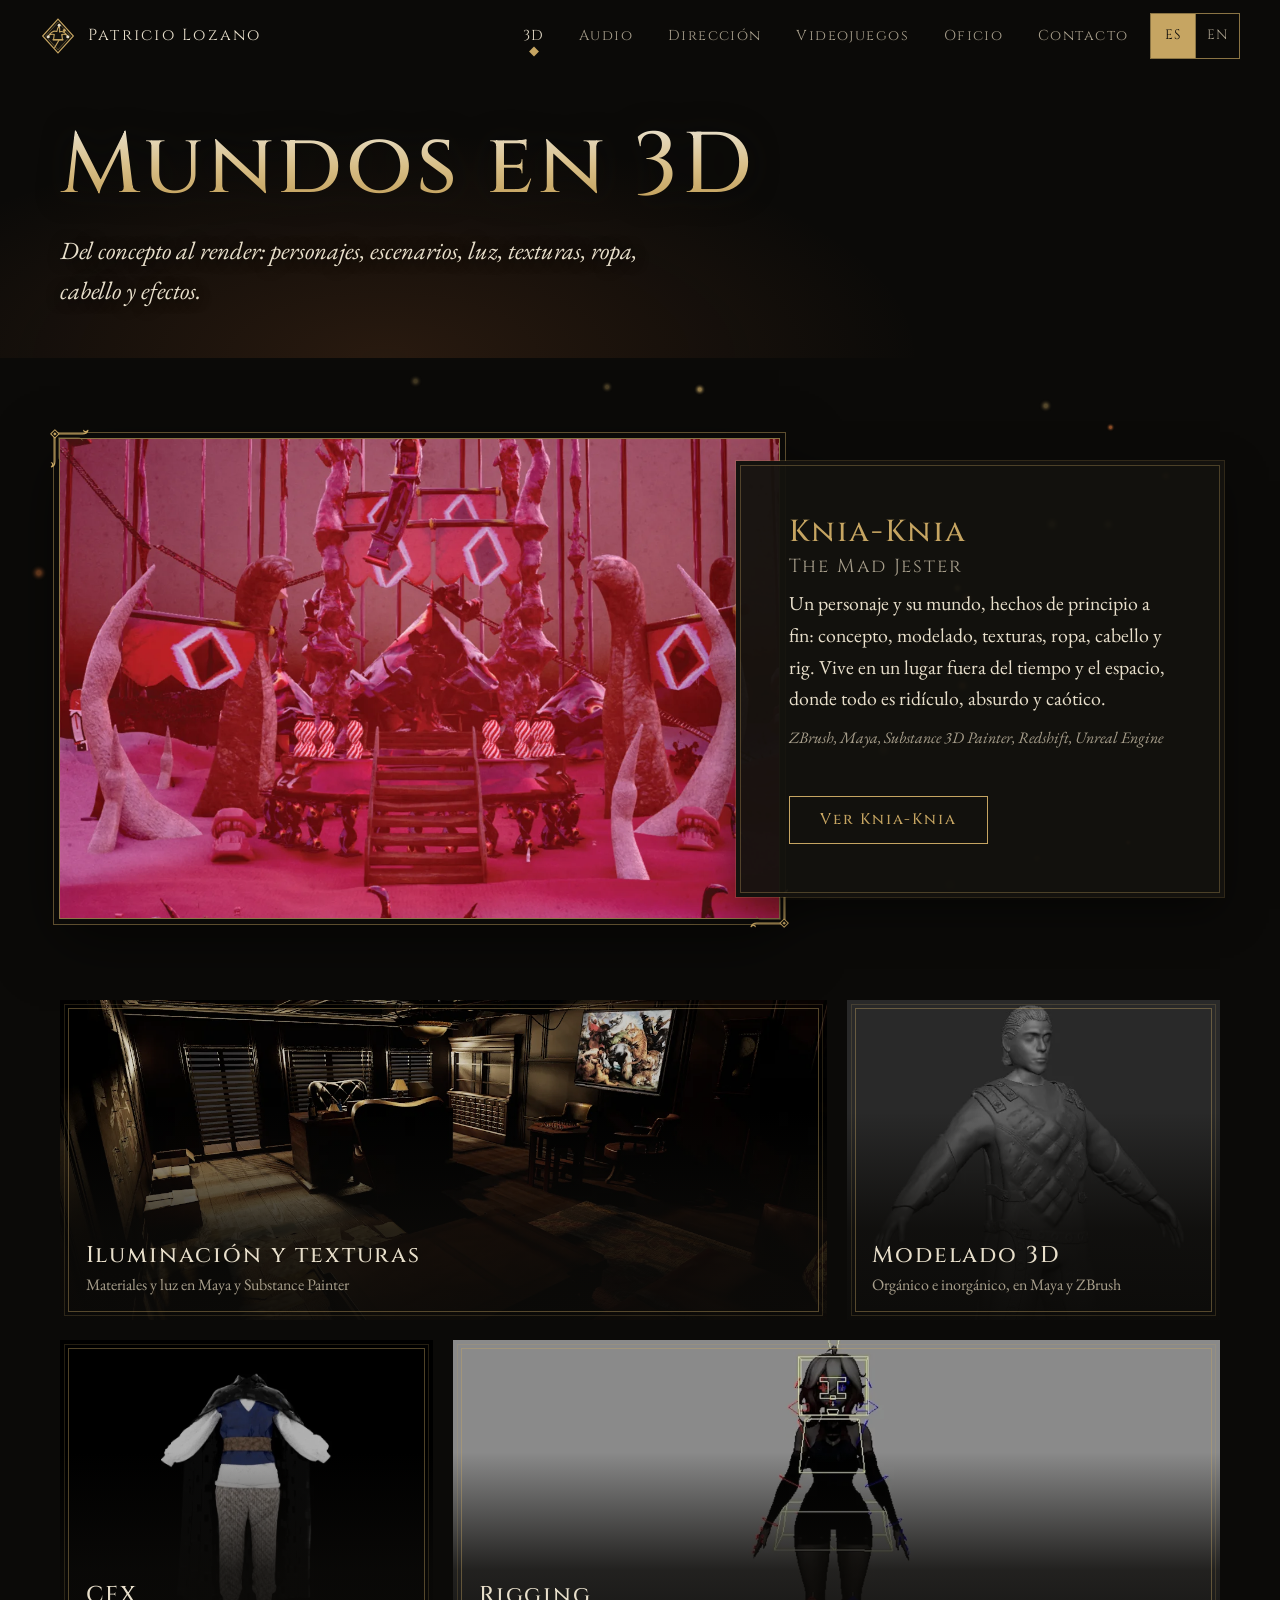
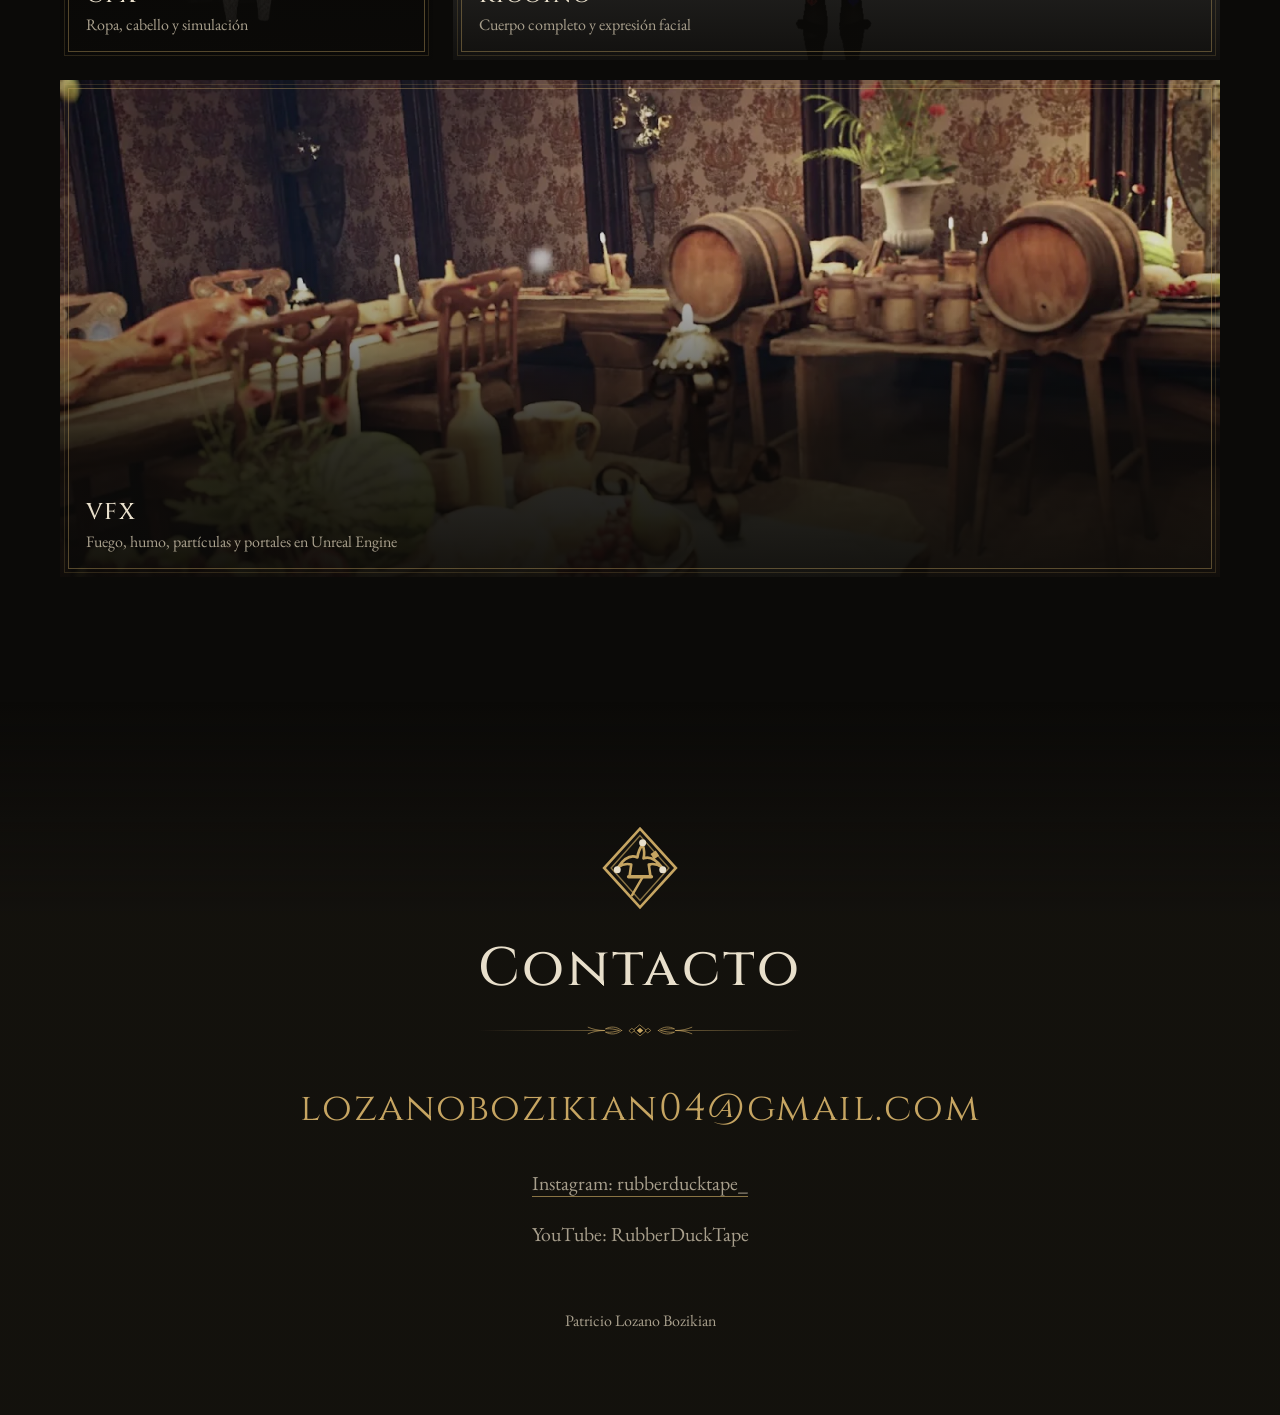
==== 3d/index.html @ da4d25db "primer commit" ====
<!doctype html>
<html lang="es">
<head>
  <meta charset="utf-8">
  <meta name="viewport" content="width=device-width, initial-scale=1">
  <title>Mundos en 3D | Patricio Lozano</title>
  <meta name="description" content="Personajes, escenarios, luz, texturas, ropa, cabello y efectos en 3D de Patricio Lozano.">
  <meta name="theme-color" content="#0b0a08">
  <link rel="icon" href="../assets/svg/crest.svg" type="image/svg+xml">
  <link rel="preconnect" href="https://fonts.googleapis.com">
  <link rel="preconnect" href="https://fonts.gstatic.com" crossorigin>
  <link href="https://fonts.googleapis.com/css2?family=Cinzel:wght@400;500;600&family=EB+Garamond:ital,wght@0,400;0,500;1,400&display=swap" rel="stylesheet">
  <link rel="stylesheet" href="../css/styles.css">
  <link rel="stylesheet" href="../css/pages.css">
  <script src="i18n.js" defer></script>
  <script src="../js/i18n.js" defer></script>
  <script src="../js/main.js" defer></script>
</head>
<body>
  <a class="skip-link" href="#contenido" data-i18n="skip">Saltar al contenido</a>
  <canvas class="embers" id="embers" aria-hidden="true"></canvas>

  <header class="nav" id="nav">
    <a class="nav__brand" href="../index.html"><img src="../assets/svg/crest.svg" alt="" width="36" height="36"><span>Patricio Lozano</span></a>
    <button class="nav__toggle" type="button" aria-expanded="false" aria-controls="nav-menu" data-i18n="nav.menu">Menú</button>
    <nav class="nav__menu" id="nav-menu" aria-label="Principal" data-i18n-attr="aria-label:nav.label">
      <a href="../3d/index.html" aria-current="page" data-i18n="nav.3d">3D</a>
      <a href="../audio/index.html" data-i18n="nav.audio">Audio</a>
      <a href="../direccion/index.html" data-i18n="nav.dir">Dirección</a>
      <a href="../proyectos/index.html" data-i18n="nav.games">Videojuegos</a>
      <a href="../oficio/index.html" data-i18n="nav.craft">Oficio</a>
      <a href="../contacto/index.html" data-i18n="nav.contact">Contacto</a>
    </nav>
    <div class="lang" role="group" aria-label="Idioma" data-i18n-attr="aria-label:lang.label">
      <button type="button" data-lang="es" lang="es" aria-pressed="true">ES</button>
      <button type="button" data-lang="en" lang="en" aria-pressed="false">EN</button>
    </div>
  </header>

  <main class="page" id="contenido">
    <header class="page-head page-head--plain">
      <div class="page-head__text"><h1 data-i18n="d3.title">Mundos en 3D</h1><p class="page-head__lead" data-i18n="d3.intro">Del concepto al render: personajes, escenarios, luz, texturas, ropa, cabello y efectos.</p></div>
    </header>
    <section class="block">
      <article class="feature" data-reveal>
        <a class="feature__media" href="../knia-knia/index.html" aria-label="Ver Knia-Knia" data-i18n-attr="aria-label:knia.cta">
          <img src="../assets/img/knia-mundo-1.webp" width="1260" height="839" loading="lazy" alt="Escenario rojo de Knia-Knia: una tarima con estandartes de rombos entre colmillos gigantes" data-i18n-attr="alt:knia.alt1">
        </a>
        <div class="feature__body">
          <h2 class="feature__name">Knia-Knia<br><small>The Mad Jester</small></h2>
          <p data-i18n="knia.text">Un personaje y su mundo, hechos de principio a fin: concepto, modelado, texturas, ropa, cabello y rig. Vive en un lugar fuera del tiempo y el espacio, donde todo es ridículo, absurdo y caótico.</p>
          <p class="tools">ZBrush, Maya, Substance 3D Painter, Redshift, Unreal Engine</p>
          <a class="btn" href="../knia-knia/index.html" data-i18n="knia.cta">Ver Knia-Knia</a>
        </div>
      </article>
      <ul class="gates">
        <li class="gate gate--wide" data-reveal><a href="../iluminacion-y-texturas/index.html">
          <img src="../assets/img/luz-oficina.webp" width="1280" height="719" loading="lazy" alt="Oficina oscura iluminada por persianas" data-i18n-attr="alt:light.alt">
          <span class="gate__label"><strong data-i18n="light.title">Iluminación y texturas</strong><span data-i18n="light.text">Materiales y luz en Maya y Substance Painter</span></span></a></li>
        <li class="gate" data-reveal><a href="../modelado-3d/index.html">
          <img src="../assets/img/modelado.webp" width="552" height="796" loading="lazy" alt="Escultura de un personaje con ropa" data-i18n-attr="alt:model.alt">
          <span class="gate__label"><strong data-i18n="model.title">Modelado 3D</strong><span data-i18n="model.text">Orgánico e inorgánico, en Maya y ZBrush</span></span></a></li>
        <li class="gate" data-reveal><a href="../cfx/index.html">
          <img src="../assets/img/cfx-traje.webp" width="409" height="764" loading="lazy" alt="Traje con chaleco azul y capa negra" data-i18n-attr="alt:cfx.alt">
          <span class="gate__label"><strong>CFX</strong><span data-i18n="cfx.text">Ropa, cabello y simulación</span></span></a></li>
        <li class="gate" data-reveal><a href="../rigging/index.html">
          <img src="../assets/img/rigging.webp" width="1280" height="620" loading="lazy" alt="Personaje 3D con controles de rig" data-i18n-attr="alt:rig.alt">
          <span class="gate__label"><strong>Rigging</strong><span data-i18n="rig.text">Cuerpo completo y expresión facial</span></span></a></li>
        <li class="gate gate--wide" data-reveal><a href="../vfx/index.html">
          <img src="../assets/img/vfx.webp" width="1280" height="720" loading="lazy" alt="Banquete con frutas, barriles y velas en Unreal Engine" data-i18n-attr="alt:vfx.alt">
          <span class="gate__label"><strong>VFX</strong><span data-i18n="vfx.text">Fuego, humo, partículas y portales en Unreal Engine</span></span></a></li>
      </ul>
    </section>
  </main>

  <footer class="footer" id="contacto">
    <img class="footer__crest" src="../assets/svg/crest.svg" alt="" width="96" height="96" loading="lazy">
    <h2 data-i18n="contact.title">Contacto</h2>
    <a class="footer__mail" href="mailto:lozanobozikian04@gmail.com">lozanobozikian04@gmail.com</a>
    <p><a href="https://www.instagram.com/rubberducktape_/" target="_blank" rel="noopener">Instagram: rubberducktape_</a></p>
    <p>YouTube: RubberDuckTape</p>
    <p class="footer__legal">Patricio Lozano Bozikian</p>
  </footer>

  <dialog class="lightbox" id="lightbox" aria-label="Imagen ampliada" data-i18n-attr="aria-label:lightbox.label">
    <img alt="">
    <button type="button" class="lightbox__close" data-i18n="lightbox.close">Cerrar</button>
  </dialog>
</body>
</html>
---- css/styles.css ----
/* Portafolio de Patricio Lozano: fantasía oscura, piedra, oro viejo y rombos. */

:root {
  --ink: #0b0a08;
  --soot: #14120e;
  --stone: #24211b;
  --gold: #c6a562;
  --gold-dim: #8a7444;
  --bone: #e8dfcb;
  --ash: #a89f8c;
  --ember: #d9763a;

  --font-display: "Cinzel", "Trajan Pro", "Times New Roman", serif;
  --font-body: "EB Garamond", Garamond, Georgia, serif;

  /* Escala tipográfica */
  --fs-body: clamp(1.125rem, 1.08rem + 0.2vw, 1.25rem);
  --fs-small: clamp(0.95rem, 0.92rem + 0.1vw, 1.0625rem);
  --fs-h3: clamp(1.35rem, 1.1rem + 1vw, 1.9rem);
  --fs-h2: clamp(1.9rem, 1.3rem + 2.6vw, 3.4rem);
  --fs-menu: clamp(1.05rem, 0.95rem + 0.5vw, 1.3rem);
  --fs-name: clamp(2.5rem, 0.6rem + 11vw, 7.75rem);

  /* Escala de espacio */
  --sp-1: clamp(0.5rem, 0.45rem + 0.2vw, 0.625rem);
  --sp-2: clamp(0.875rem, 0.8rem + 0.4vw, 1.125rem);
  --sp-3: clamp(1.25rem, 1.1rem + 0.8vw, 1.75rem);
  --sp-4: clamp(2rem, 1.6rem + 1.8vw, 3rem);
  --sp-5: clamp(3rem, 2.2rem + 3.6vw, 5.5rem);
  --sp-6: clamp(4.5rem, 3rem + 6vw, 9rem);

  --gutter: clamp(1.25rem, 4vw, 2.5rem);
  --nav-h: 4.5rem;
  --line: 1px solid rgba(198, 165, 98, 0.32);
  --gold-grad: linear-gradient(180deg, var(--bone) 8%, #d9c08a 48%, var(--gold) 80%, var(--gold-dim) 100%);

  color-scheme: dark;
}

*, *::before, *::after { box-sizing: border-box; }

html {
  scroll-padding-top: calc(var(--nav-h) + 1rem);
  scroll-behavior: smooth;
  overflow-x: clip;
  -webkit-text-size-adjust: 100%;
}

body {
  margin: 0;
  min-height: 100vh;
  overflow-x: clip;
  background:
    radial-gradient(ellipse 70% 50% at 50% 0%, rgba(217, 118, 58, 0.09), transparent 70%),
    radial-gradient(ellipse 60% 40% at 50% 100%, rgba(198, 165, 98, 0.06), transparent 70%),
    var(--ink);
  background-attachment: fixed;
  color: var(--bone);
  font-family: var(--font-body);
  font-size: var(--fs-body);
  line-height: 1.6;
  text-rendering: optimizeLegibility;
}

img { display: block; max-width: 100%; height: auto; }
ul { list-style: none; margin: 0; padding: 0; }
h1, h2, h3, p { margin: 0; }
a { color: inherit; text-decoration: none; }
button { font: inherit; color: inherit; }

:focus-visible {
  outline: 2px solid var(--gold);
  outline-offset: 4px;
}

::selection { background: var(--gold-dim); color: var(--ink); }

/* ---------- Utilidades base ---------- */

.skip-link {
  position: fixed;
  top: 0.75rem;
  left: 0.75rem;
  z-index: 200;
  padding: 0.75rem 1.25rem;
  background: var(--ink);
  color: var(--gold);
  border: 1px solid var(--gold);
  font-family: var(--font-display);
  transform: translateY(-200%);
}
.skip-link:focus { transform: none; }

.embers {
  position: fixed;
  inset: 0;
  width: 100%;
  height: 100%;
  z-index: 0;
  pointer-events: none;
}

/* Sin z-index en main: crearía un contexto de apilamiento y el blend del hero mostraría su fondo negro. */
main, .footer { position: relative; }

.tools {
  font-style: italic;
  color: var(--ash);
  font-size: var(--fs-small);
}

/* ---------- Botones ---------- */

.btn {
  display: inline-flex;
  align-items: center;
  justify-content: center;
  min-height: 48px;
  padding: 0.6rem 1.9rem;
  border: 1px solid var(--gold);
  background: transparent;
  color: var(--gold);
  font-family: var(--font-display);
  font-weight: 500;
  font-size: 0.95rem;
  letter-spacing: 0.12em;
  line-height: 1.2;
  text-align: center;
  cursor: pointer;
  transition: background-color 0.35s, box-shadow 0.35s, color 0.35s;
}
.btn:hover, .btn:focus-visible {
  background: rgba(198, 165, 98, 0.16);
  color: var(--bone);
  box-shadow: 0 0 22px rgba(198, 165, 98, 0.28), inset 0 0 14px rgba(198, 165, 98, 0.12);
}
.btn--quiet {
  border-color: transparent;
  text-decoration: underline;
  text-decoration-color: var(--gold-dim);
  text-underline-offset: 0.4em;
}
.btn--quiet:hover, .btn--quiet:focus-visible { box-shadow: none; background: transparent; text-decoration-color: var(--gold); }

/* ---------- Navegación ---------- */

.nav {
  position: fixed;
  inset: 0 0 auto 0;
  z-index: 100;
  display: flex;
  align-items: center;
  gap: 0.75rem;
  min-height: var(--nav-h);
  padding: 0.5rem var(--gutter);
  border-bottom: 1px solid transparent;
  transition: background-color 0.4s, border-color 0.4s;
}
.nav.is-scrolled {
  background: rgba(20, 18, 14, 0.9);
  -webkit-backdrop-filter: blur(8px);
  backdrop-filter: blur(8px);
  border-bottom-color: rgba(198, 165, 98, 0.4);
}

.nav__brand {
  display: flex;
  align-items: center;
  gap: 0.75rem;
  margin-right: auto;
  min-height: 44px;
  font-family: var(--font-display);
  font-size: 1rem;
  letter-spacing: 0.14em;
  color: var(--bone);
  white-space: nowrap;
}

.nav__menu {
  display: flex;
  align-items: center;
  gap: clamp(0.25rem, 1.2vw, 1.25rem);
}
.nav__menu a {
  position: relative;
  display: inline-flex;
  align-items: center;
  min-height: 44px;
  padding: 0 0.6rem;
  font-family: var(--font-display);
  font-size: 0.9rem;
  letter-spacing: 0.1em;
  color: var(--ash);
  transition: color 0.3s;
}
.nav__menu a::before {
  content: "";
  position: absolute;
  left: 50%;
  bottom: 3px;
  width: 7px;
  height: 7px;
  background: var(--gold);
  transform: translateX(-50%) rotate(45deg) scale(0);
  transition: transform 0.3s;
}
.nav__menu a:hover, .nav__menu a:focus-visible, .nav__menu a[aria-current] { color: var(--bone); }
.nav__menu a[aria-current]::before { transform: translateX(-50%) rotate(45deg) scale(1); }

.nav__toggle {
  display: none;
  min-height: 44px;
  min-width: 44px;
  padding: 0 1rem;
  border: 1px solid var(--gold-dim);
  background: transparent;
  color: var(--gold);
  font-family: var(--font-display);
  font-size: 0.85rem;
  letter-spacing: 0.1em;
  cursor: pointer;
}

.lang { display: flex; border: 1px solid var(--gold-dim); }
.lang button {
  min-width: 44px;
  min-height: 44px;
  padding: 0 0.5rem;
  border: 0;
  background: transparent;
  color: var(--ash);
  font-family: var(--font-display);
  font-size: 0.85rem;
  letter-spacing: 0.1em;
  cursor: pointer;
  transition: background-color 0.3s, color 0.3s;
}
.lang button + button { border-left: 1px solid var(--gold-dim); }
.lang button:hover { color: var(--bone); }
.lang button[aria-pressed="true"] { background: var(--gold); color: var(--ink); }
.lang button:focus-visible { outline-offset: -4px; }

@media (max-width: 999.98px) {
  .nav__toggle { display: inline-flex; align-items: center; }
  .nav__menu {
    position: absolute;
    top: 100%;
    left: 0;
    right: 0;
    display: none;
    flex-direction: column;
    align-items: stretch;
    gap: 0;
    padding: 0.5rem var(--gutter) 1.25rem;
    background: rgba(11, 10, 8, 0.97);
    border-bottom: 1px solid rgba(198, 165, 98, 0.4);
  }
  .nav.is-open .nav__menu { display: flex; }
  .nav.is-open { background: rgba(11, 10, 8, 0.97); }
  .nav__menu a { min-height: 52px; padding: 0 0.5rem 0 1.75rem; font-size: 1.05rem; border-bottom: 1px solid rgba(198, 165, 98, 0.14); }
  .nav__menu a::before { left: 0.5rem; bottom: auto; top: 50%; transform: translateY(-50%) rotate(45deg) scale(0); }
  .nav__menu a[aria-current]::before { transform: translateY(-50%) rotate(45deg) scale(1); }
}
@media (max-width: 420px) {
  .nav__brand span { display: none; }
}

/* ---------- Hero ---------- */

.hero {
  position: relative;
  display: grid;
  grid-template-columns: minmax(0, 1.05fr) minmax(0, 0.95fr);
  align-items: center;
  min-height: 100svh;
  padding: calc(var(--nav-h) + 1rem) var(--gutter) 0;
  overflow: hidden;
}
.hero__text { position: relative; z-index: 2; padding-bottom: var(--sp-4); }

.hero__name {
  display: flex;
  flex-direction: column;
  font-family: var(--font-display);
  font-weight: 500;
  font-size: var(--fs-name);
  line-height: 0.98;
  letter-spacing: 0.04em;
  background: var(--gold-grad);
  -webkit-background-clip: text;
  background-clip: text;
  -webkit-text-fill-color: transparent;
  color: var(--gold);
  filter: drop-shadow(0 0 28px rgba(217, 118, 58, 0.22));
}

.hero__role {
  margin-top: var(--sp-3);
  font-style: italic;
  font-size: clamp(1.25rem, 1.05rem + 0.9vw, 1.75rem);
  color: var(--bone);
}

.hero__menu {
  display: flex;
  flex-direction: column;
  width: min(100%, 22rem);
  margin-top: var(--sp-4);
}
.hero__menu a {
  position: relative;
  display: flex;
  align-items: center;
  min-height: 52px;
  padding: 0.4rem 2.25rem;
  font-family: var(--font-display);
  font-size: var(--fs-menu);
  letter-spacing: 0.14em;
  color: var(--ash);
  background: linear-gradient(90deg, transparent, rgba(198, 165, 98, 0.26) 22%, rgba(198, 165, 98, 0.26) 78%, transparent) center / 0% 100% no-repeat;
  transition: color 0.3s, background-size 0.45s ease;
}
.hero__menu a::before,
.hero__menu a::after {
  content: "";
  position: absolute;
  top: 50%;
  width: 9px;
  height: 9px;
  background: var(--gold);
  opacity: 0;
  transition: opacity 0.3s, transform 0.45s;
}
.hero__menu a::before { left: 0.5rem; transform: translateY(-50%) rotate(45deg) translateX(1.5rem); }
.hero__menu a::after { right: 0.5rem; transform: translateY(-50%) rotate(45deg) translateX(-1.5rem); }
.hero__menu a:hover, .hero__menu a:focus-visible {
  color: var(--bone);
  background-size: 100% 100%;
  outline-offset: -2px;
}
.hero__menu a:hover::before, .hero__menu a:focus-visible::before,
.hero__menu a:hover::after, .hero__menu a:focus-visible::after { opacity: 1; transform: translateY(-50%) rotate(45deg); }

.hero__art {
  position: relative;
  z-index: 1;
  align-self: end;
  justify-self: end;
  width: auto;
  max-width: 100%;
  height: 88svh;
  object-fit: contain;
  object-position: bottom right;
  mix-blend-mode: screen;
  -webkit-mask-image: linear-gradient(180deg, #000 68%, transparent 100%);
  mask-image: linear-gradient(180deg, #000 68%, transparent 100%);
}

@media (max-width: 859.98px) {
  .hero { display: flex; flex-direction: column; justify-content: flex-end; }
  .hero__art {
    position: absolute;
    top: var(--nav-h);
    right: -8vw;
    z-index: 0;
    height: 64svh;
    max-width: none;
    opacity: 0.6;
  }
  .hero__text { width: 100%; padding-bottom: var(--sp-3); }
  .hero__name { text-shadow: none; }
  .hero__role { text-shadow: 0 1px 12px var(--ink); }
}

/* ---------- Secciones ---------- */

.section {
  max-width: 1240px;
  margin-inline: auto;
  padding: var(--sp-6) var(--gutter) 0;
}
.section:last-of-type { padding-bottom: var(--sp-6); }

.section__head { text-align: center; margin-bottom: var(--sp-5); }
.section__head h2, .feature__body h2, .footer h2 {
  font-family: var(--font-display);
  font-weight: 500;
  font-size: var(--fs-h2);
  line-height: 1.15;
  letter-spacing: 0.06em;
  color: var(--bone);
}
.section__head h2::after {
  content: "";
  display: block;
  width: min(100%, 600px);
  height: 24px;
  margin: var(--sp-2) auto var(--sp-2);
  background: url("../assets/svg/divider.svg") center / contain no-repeat;
}
.section__head p {
  max-width: 44rem;
  margin-inline: auto;
  color: var(--ash);
}

.section__foot {
  display: flex;
  flex-wrap: wrap;
  flex-direction: row;
  align-items: center;
  justify-content: center;
  gap: var(--sp-2) var(--sp-3);
  margin-top: var(--sp-5);
  text-align: center;
}
.section__foot .tools { flex: 0 0 100%; }

/* ---------- Feature ---------- */

.feature {
  display: grid;
  grid-template-columns: 62% 1fr;
  align-items: center;
  margin-bottom: var(--sp-5);
}
.feature__media {
  position: relative;
  grid-column: 1;
  grid-row: 1;
  display: block;
  background: #000;
  box-shadow: 0 0 0 1px var(--gold-dim), 0 0 0 6px var(--ink), 0 0 0 7px rgba(198, 165, 98, 0.45), 0 20px 60px rgba(0, 0, 0, 0.6);
}
.feature__media img { width: 100%; }
.feature__media::before, .feature__media::after {
  content: "";
  position: absolute;
  width: 44px;
  height: 44px;
  z-index: 2;
  background: url("../assets/svg/corner.svg") center / contain no-repeat;
  pointer-events: none;
}
.feature__media::before { top: -12px; left: -12px; }
.feature__media::after { bottom: -12px; right: -12px; transform: rotate(180deg); }

.feature__body {
  position: relative;
  z-index: 2;
  grid-column: 2;
  grid-row: 1;
  margin-left: -9%;
  padding: var(--sp-4);
  background: rgba(20, 18, 14, 0.95);
  border: var(--line);
  box-shadow: 0 0 0 4px var(--soot), 0 0 0 5px rgba(198, 165, 98, 0.2), 0 16px 40px rgba(0, 0, 0, 0.5);
}
.feature__body h2 { font-size: clamp(1.7rem, 1.2rem + 1.8vw, 2.6rem); margin-bottom: var(--sp-1); }
.feature__body h3 {
  font-family: var(--font-display);
  font-weight: 500;
  font-size: var(--fs-h3);
  line-height: 1.2;
  letter-spacing: 0.06em;
  color: var(--gold);
  margin-bottom: var(--sp-2);
}
h3 small {
  display: block;
  margin-top: 0.35rem;
  font-size: 0.62em;
  font-weight: 400;
  letter-spacing: 0.1em;
  color: var(--ash);
}
.feature__body p + p { margin-top: var(--sp-1); }
.feature__body .tools { margin-bottom: var(--sp-3); }
.feature__body .btn { margin-top: var(--sp-2); }

.feature--flip { grid-template-columns: 1fr 62%; }
.feature--flip .feature__media { grid-column: 2; }
.feature--flip .feature__body { grid-column: 1; margin: 0 -9% 0 0; }

@media (max-width: 859.98px) {
  .feature, .feature--flip { display: block; }
  .feature__body, .feature--flip .feature__body { margin: -1.5rem 0.75rem 0; padding: var(--sp-3); }
}

/* ---------- Galería ---------- */

.gallery {
  display: grid;
  grid-template-columns: repeat(12, 1fr);
  grid-auto-rows: clamp(120px, 14vw, 190px);
  gap: clamp(0.5rem, 1.2vw, 1rem);
  margin-bottom: var(--sp-5);
}
.gallery li:nth-child(1) { grid-column: 1 / 4; grid-row: 1 / 4; }
.gallery li:nth-child(2) { grid-column: 4 / 10; grid-row: 1 / 3; }
.gallery li:nth-child(3) { grid-column: 4 / 7; grid-row: 3; }
.gallery li:nth-child(4) { grid-column: 10 / 13; grid-row: 1 / 4; }
.gallery li:nth-child(5) { grid-column: 7 / 10; grid-row: 3; }
.gallery li { min-width: 0; }
.gallery button {
  position: relative;
  display: block;
  width: 100%;
  height: 100%;
  margin: 0;
  padding: 0;
  border: 1px solid rgba(198, 165, 98, 0.35);
  background: var(--soot);
  overflow: hidden;
  cursor: zoom-in;
  transition: border-color 0.4s;
}
.gallery img {
  width: 100%;
  height: 100%;
  object-fit: cover;
  transition: transform 0.7s ease;
}
.gallery li:nth-child(1) img { object-position: 50% 20%; }
.gallery button:hover, .gallery button:focus-visible { border-color: var(--gold); }
.gallery button:hover img, .gallery button:focus-visible img { transform: scale(1.04); }
.gallery button:focus-visible { outline-offset: -5px; }

@media (max-width: 859.98px) {
  .gallery {
    display: flex;
    gap: 0.75rem;
    margin-inline: calc(var(--gutter) * -1);
    padding: 0.25rem var(--gutter) 1rem;
    overflow-x: auto;
    scroll-snap-type: x mandatory;
    scroll-padding-inline: var(--gutter);
    -webkit-overflow-scrolling: touch;
  }
  .gallery li, .gallery li:nth-child(n) {
    flex: 0 0 auto;
    width: min(78vw, 22rem);
    height: min(62svh, 26rem);
    grid-area: auto;
    scroll-snap-align: start;
  }
  .gallery li:nth-child(2n+3) { width: min(86vw, 28rem); }
}

/* ---------- Puertas ---------- */

.gates {
  display: grid;
  grid-template-columns: repeat(6, 1fr);
  gap: clamp(0.75rem, 1.6vw, 1.25rem);
}
.gate { grid-column: span 2; min-width: 0; height: clamp(220px, 25vw, 340px); }
.gate:nth-child(1), .gate:nth-child(4) { grid-column: span 4; }
.gate:nth-child(5) { grid-column: 1 / -1; height: auto; aspect-ratio: 21 / 9; }

.gate a {
  position: relative;
  display: block;
  height: 100%;
  overflow: hidden;
  background: #000;
  isolation: isolate;
}
.gate img {
  position: absolute;
  inset: 0;
  width: 100%;
  height: 100%;
  object-fit: cover;
  object-position: 50% 15%;
  transition: transform 0.8s ease, filter 0.6s;
}
.gate:nth-child(1) img, .gate:nth-child(5) img, .gate:nth-child(4) img { object-position: 50% 50%; }
.gate:nth-child(2) img { object-position: 50% 0; }
.gate:nth-child(3) img { object-fit: contain; object-position: 50% 50%; }
.gate a::before {
  content: "";
  position: absolute;
  inset: 0;
  z-index: 1;
  background: linear-gradient(180deg, transparent 35%, rgba(11, 10, 8, 0.82) 72%, rgba(11, 10, 8, 0.95) 100%);
  pointer-events: none;
}
.gate a::after {
  content: "";
  position: absolute;
  inset: 8px;
  z-index: 3;
  border: 1px solid rgba(198, 165, 98, 0.4);
  outline: 1px solid rgba(198, 165, 98, 0.18);
  outline-offset: 3px;
  pointer-events: none;
  transition: border-color 0.4s, box-shadow 0.4s;
}
.gate__label {
  position: absolute;
  left: 0;
  right: 0;
  bottom: 0;
  z-index: 2;
  display: flex;
  flex-direction: column;
  gap: 0.15rem;
  padding: 1.25rem clamp(1rem, 2vw, 1.75rem) clamp(1rem, 2vw, 1.5rem);
  font-size: var(--fs-small);
  line-height: 1.35;
  color: var(--ash);
}
.gate__label strong {
  font-family: var(--font-display);
  font-weight: 500;
  font-size: clamp(1.1rem, 0.95rem + 0.6vw, 1.5rem);
  letter-spacing: 0.08em;
  color: var(--bone);
}
.gate a:hover::after, .gate a:focus-visible::after {
  border-color: var(--gold);
  box-shadow: 0 0 18px rgba(198, 165, 98, 0.35), inset 0 0 18px rgba(198, 165, 98, 0.12);
}
.gate a:focus-visible { outline-offset: 3px; }
.gate a:hover img, .gate a:focus-visible img { transform: scale(1.03); }

@media (hover: hover) {
  .gate img { filter: saturate(0.8) brightness(0.86); }
  .gate a:hover img, .gate a:focus-visible img { filter: none; }
}

@media (max-width: 759.98px) {
  .gates { grid-template-columns: repeat(2, 1fr); }
  .gate { height: 260px; }
  .gate:nth-child(n) { grid-column: span 1; }
  .gate:nth-child(1), .gate:nth-child(4), .gate:nth-child(5) { grid-column: 1 / -1; }
  .gate:nth-child(5) { aspect-ratio: 16 / 9; }
  .gate__label { padding-inline: 0.9rem; }
}

/* ---------- Premios ---------- */

.honors {
  display: grid;
  grid-template-columns: repeat(2, 1fr);
  gap: var(--sp-4);
}
.honor {
  display: grid;
  grid-template-columns: minmax(110px, 40%) 1fr;
  align-items: center;
  gap: var(--sp-3);
  padding: var(--sp-3);
  background: var(--soot);
  border: var(--line);
  box-shadow: inset 0 0 0 4px var(--soot), inset 0 0 0 5px rgba(198, 165, 98, 0.18);
}
.honor button {
  display: block;
  padding: 0;
  border: 1px solid var(--gold-dim);
  background: #000;
  box-shadow: 0 0 0 4px var(--soot), 0 0 0 5px rgba(198, 165, 98, 0.4), 0 10px 30px rgba(0, 0, 0, 0.6);
  cursor: zoom-in;
}
.honor img { width: 100%; }
.honor h3 {
  font-family: var(--font-display);
  font-weight: 500;
  font-size: clamp(1.15rem, 1rem + 0.7vw, 1.6rem);
  line-height: 1.25;
  letter-spacing: 0.05em;
  color: var(--gold);
  margin-bottom: var(--sp-1);
}
.honor p + p { margin-top: 0.25rem; }

@media (max-width: 859.98px) {
  .honors { grid-template-columns: 1fr; }
}

/* ---------- Videojuegos ---------- */

.games {
  display: grid;
  grid-template-columns: repeat(3, 1fr);
  gap: var(--sp-4);
}
.game { min-width: 0; }
.game__media {
  display: flex;
  align-items: center;
  justify-content: center;
  aspect-ratio: 4 / 3;
  margin-bottom: var(--sp-2);
  overflow: hidden;
  background: var(--stone);
  border: 1px solid var(--gold-dim);
  box-shadow: 0 0 0 4px var(--ink), 0 0 0 5px rgba(198, 165, 98, 0.3);
  transition: box-shadow 0.4s;
}
.game__media:hover, .game__media:focus-visible { box-shadow: 0 0 0 4px var(--ink), 0 0 0 5px var(--gold), 0 0 24px rgba(198, 165, 98, 0.25); }
.game__media img {
  width: 100%;
  height: 100%;
  object-fit: contain;
  background: var(--stone);
}
.game__media:has(img[src*="wambazos"]), img[src*="wambazos"] { background: #fff; }
.game__media img[src*="sparky"] { width: auto; height: auto; max-width: min(100%, 400px); max-height: 100%; }
.game h3 {
  font-family: var(--font-display);
  font-weight: 500;
  font-size: var(--fs-h3);
  line-height: 1.2;
  letter-spacing: 0.05em;
  color: var(--bone);
}
.game__award {
  margin: 0.25rem 0 var(--sp-1);
  font-style: italic;
  color: var(--gold);
}

@media (max-width: 859.98px) {
  .games { grid-template-columns: 1fr; max-width: 30rem; margin-inline: auto; }
}

/* ---------- Hoja de personaje ---------- */

.sheet {
  display: grid;
  grid-template-columns: repeat(3, 1fr);
  background: rgba(20, 18, 14, 0.8);
  border-top: var(--line);
  border-bottom: var(--line);
}
.sheet > div { padding: var(--sp-4) var(--sp-3); }
.sheet > div + div { border-left: var(--line); }
.sheet h3 {
  margin-bottom: var(--sp-2);
  padding-bottom: var(--sp-1);
  border-bottom: var(--line);
  font-family: var(--font-display);
  font-weight: 500;
  font-size: var(--fs-h3);
  letter-spacing: 0.06em;
  color: var(--gold);
}
.sheet li {
  position: relative;
  padding: 0.2rem 0 0.2rem 1.5rem;
}
.sheet li::before {
  content: "";
  position: absolute;
  left: 0.2rem;
  top: 0.95em;
  width: 7px;
  height: 7px;
  background: var(--gold);
  transform: rotate(45deg);
}

@media (max-width: 859.98px) {
  .sheet { grid-template-columns: 1fr; }
  .sheet > div + div { border-left: 0; border-top: var(--line); }
}

/* ---------- Pie ---------- */

.footer {
  display: flex;
  flex-direction: column;
  align-items: center;
  gap: var(--sp-1);
  padding: var(--sp-6) var(--gutter) var(--sp-5);
  text-align: center;
  background: linear-gradient(180deg, transparent, rgba(20, 18, 14, 0.9) 30%);
}
.footer__crest { width: 84px; height: 84px; margin-bottom: var(--sp-2); }
.footer h2::after {
  content: "";
  display: block;
  width: min(100%, 600px);
  height: 24px;
  margin: var(--sp-2) auto;
  background: url("../assets/svg/divider.svg") center / contain no-repeat;
}
.footer__mail {
  max-width: 100%;
  padding: 0.5rem 0;
  font-family: var(--font-display);
  font-size: clamp(0.82rem, 0.2rem + 3.3vw, 2.4rem);
  letter-spacing: 0.04em;
  color: var(--gold);
  overflow-wrap: anywhere;
  border-bottom: 1px solid transparent;
  transition: color 0.3s, border-color 0.3s;
}
.footer__mail:hover, .footer__mail:focus-visible { color: var(--bone); border-bottom-color: var(--gold); }
.footer p a {
  display: inline-block;
  padding: 0.6rem 0.25rem;
  min-height: 44px;
  text-decoration: underline;
  text-decoration-color: var(--gold-dim);
  text-underline-offset: 0.3em;
}
.footer p a:hover { color: var(--gold); }
.footer p { color: var(--ash); overflow-wrap: anywhere; }
.footer__legal { margin-top: var(--sp-4); font-size: var(--fs-small); }

/* ---------- Lightbox ---------- */

dialog.lightbox {
  width: 100%;
  max-width: none;
  height: 100%;
  max-height: none;
  margin: 0;
  padding: 0;
  border: 0;
  background: rgba(5, 4, 3, 0.96);
  color: var(--bone);
}
dialog.lightbox[open] { display: flex; align-items: center; justify-content: center; }
dialog.lightbox::backdrop { background: rgba(5, 4, 3, 0.96); }
dialog.lightbox img {
  max-width: 92vw;
  max-height: 84svh;
  width: auto;
  height: auto;
  object-fit: contain;
  box-shadow: 0 0 0 1px var(--gold-dim), 0 0 0 7px var(--ink), 0 0 0 8px rgba(198, 165, 98, 0.4);
}
.lightbox__close {
  position: absolute;
  top: 1rem;
  right: 1rem;
  min-width: 44px;
  min-height: 44px;
  padding: 0 1.25rem;
  border: 1px solid var(--gold);
  background: var(--ink);
  color: var(--gold);
  font-family: var(--font-display);
  font-size: 0.9rem;
  letter-spacing: 0.1em;
  cursor: pointer;
}
.lightbox__close:hover { background: rgba(198, 165, 98, 0.16); color: var(--bone); }

/* ---------- Revelado ---------- */

html.js [data-reveal] {
  opacity: 0;
  transform: translateY(24px);
  transition: opacity 0.9s ease, transform 0.9s ease;
}
html.js [data-reveal].is-in { opacity: 1; transform: none; }

@media (prefers-reduced-motion: reduce) {
  html { scroll-behavior: auto; }
  *, *::before, *::after { transition: none !important; animation: none !important; }
  html.js [data-reveal] { opacity: 1; transform: none; }
}
---- css/pages.css ----
/* Subpáginas: reutiliza tokens y marcos de styles.css. */

.page { min-height: 100svh; padding-bottom: var(--sp-6); }

/* ---------- Cabecera ---------- */

.page-head {
  position: relative;
  display: flex;
  align-items: flex-end;
  min-height: max(360px, 52svh);
  padding: calc(var(--nav-h) + var(--sp-4)) 0 var(--sp-5);
  overflow: hidden;
  background: var(--ink);
}
.page-head__bg {
  position: absolute;
  inset: 0;
  width: 100%;
  height: 100%;
  max-width: none;
  object-fit: cover;
  object-position: 50% 30%;
}
.page-head::before {
  content: "";
  position: absolute;
  inset: 0;
  z-index: 1;
  background:
    linear-gradient(0deg, var(--ink) 0%, rgba(11, 10, 8, 0.7) 30%, rgba(11, 10, 8, 0.1) 60%, rgba(11, 10, 8, 0.82) 100%),
    linear-gradient(90deg, rgba(11, 10, 8, 0.85) 0%, rgba(11, 10, 8, 0.55) 42%, rgba(11, 10, 8, 0) 85%);
  pointer-events: none;
}
.page-head__text {
  position: relative;
  z-index: 2;
  width: 100%;
  max-width: 1240px;
  margin-inline: auto;
  padding-inline: var(--gutter);
}
.page-head h1 {
  max-width: 100%;
  font-family: var(--font-display);
  font-weight: 500;
  font-size: clamp(2rem, 0.9rem + 5.6vw, 5.5rem);
  line-height: 1.08;
  letter-spacing: 0.04em;
  overflow-wrap: break-word;
  background: var(--gold-grad);
  -webkit-background-clip: text;
  background-clip: text;
  -webkit-text-fill-color: transparent;
  color: var(--gold);
  filter: drop-shadow(0 2px 14px rgba(11, 10, 8, 0.9));
}
.page-head__lead {
  max-width: 40rem;
  margin-top: var(--sp-2);
  font-style: italic;
  font-size: clamp(1.15rem, 1rem + 0.7vw, 1.55rem);
  color: var(--bone);
  text-shadow: 0 1px 14px var(--ink);
}
.page-head .tools { margin-top: var(--sp-1); color: var(--ash); text-shadow: 0 1px 10px var(--ink); }

.page-head--plain {
  min-height: 0;
  padding-bottom: var(--sp-4);
  background: radial-gradient(ellipse 60% 90% at 30% 100%, rgba(217, 118, 58, 0.14), transparent 70%), var(--ink);
}
.page-head--plain::before { display: none; }

/* ---------- Bloques ---------- */

.block {
  max-width: 1240px;
  margin-inline: auto;
  padding: var(--sp-5) var(--gutter) 0;
}
.block__head { text-align: center; margin-bottom: var(--sp-4); }
.block__head h2 {
  font-family: var(--font-display);
  font-weight: 500;
  font-size: clamp(1.6rem, 1.2rem + 2vw, 2.8rem);
  line-height: 1.15;
  letter-spacing: 0.06em;
  color: var(--bone);
  overflow-wrap: break-word;
}
.block__head h2::after {
  content: "";
  display: block;
  width: min(100%, 600px);
  height: 24px;
  margin: var(--sp-2) auto;
  background: url("../assets/svg/divider.svg") center / contain no-repeat;
}
.block__head p { max-width: 44rem; margin-inline: auto; color: var(--ash); }
.block > .film, .block > .films, .block > .pair, .block > .wall, .block > .lore { margin-top: var(--sp-4); }
.block > .film + .block__head { margin: var(--sp-4) 0 0; }
.page .game .btn { margin-top: var(--sp-2); }
.block__head + .film, .block__head + .films, .block__head + .pair, .block__head + .wall, .block__head + .lore,
.block > :first-child:not(.block__head) { margin-top: 0; }

/* ---------- Muros de imágenes ---------- */

.wall {
  display: grid;
  grid-template-columns: repeat(3, minmax(0, 1fr));
  gap: clamp(0.75rem, 1.6vw, 1.25rem);
  align-items: center;
}
.wall--2 { grid-template-columns: repeat(2, minmax(0, 1fr)); }
.wall--3 { grid-template-columns: repeat(3, minmax(0, 1fr)); }
.wall li { min-width: 0; }
.wall li.is-wide { grid-column: 1 / -1; }
.wall li.is-span2 { grid-column: span 2; }
.wall li.is-tall { grid-row: span 2; }
.wall button {
  display: block;
  width: 100%;
  min-height: 44px;
  margin: 0;
  padding: 0;
  border: 1px solid var(--gold-dim);
  background: #000;
  box-shadow: 0 0 0 4px var(--ink), 0 0 0 5px rgba(198, 165, 98, 0.35);
  cursor: zoom-in;
  transition: border-color 0.4s, box-shadow 0.4s;
}
.wall button:hover, .wall button:focus-visible {
  border-color: var(--gold);
  box-shadow: 0 0 0 4px var(--ink), 0 0 0 5px var(--gold), 0 0 22px rgba(198, 165, 98, 0.28);
}
.wall button:focus-visible { outline-offset: 7px; }
.wall img { width: 100%; height: auto; }

.wall--figures { align-items: stretch; }
.wall--figures button { height: 100%; aspect-ratio: 3 / 4; }
.wall--figures img { width: 100%; height: 100%; object-fit: contain; background: #000; }

@media (max-width: 599.98px) {
  .wall, .wall--2, .wall--3 { grid-template-columns: minmax(0, 1fr); }
  .wall li.is-span2 { grid-column: auto; }
  .wall li.is-tall { grid-row: auto; }
  .wall--figures { grid-template-columns: repeat(2, minmax(0, 1fr)); }
  .wall--figures li.is-wide { grid-column: 1 / -1; }
  .wall--figures li:last-child:nth-child(odd) { grid-column: 1 / -1; width: 50%; justify-self: center; }
}

/* ---------- Video ---------- */

.film {
  position: relative;
  margin: 0;
  min-width: 0;
}
.film video {
  display: block;
  width: 100%;
  height: auto;
  background: #000;
  accent-color: var(--gold);
  border: 1px solid var(--gold-dim);
  box-shadow: 0 0 0 4px var(--ink), 0 0 0 5px rgba(198, 165, 98, 0.45), 0 20px 60px rgba(0, 0, 0, 0.6);
}
/* Video alojado en Google Drive. */
.film__embed {
  display: block;
  width: 100%;
  aspect-ratio: 16 / 9;
  background: #000;
  border: 1px solid var(--gold-dim);
  box-shadow: 0 0 0 4px var(--ink), 0 0 0 5px rgba(198, 165, 98, 0.45), 0 20px 60px rgba(0, 0, 0, 0.6);
}
.film::before, .film::after {
  content: "";
  position: absolute;
  z-index: 2;
  width: 44px;
  height: 44px;
  background: url("../assets/svg/corner.svg") center / contain no-repeat;
  pointer-events: none;
}
.film::before { top: -12px; left: -12px; }
.film::after { top: -12px; right: -12px; transform: rotate(90deg); }
.film figcaption {
  margin-top: var(--sp-2);
  padding-top: 0.25rem;
  font-style: italic;
  font-size: var(--fs-small);
  color: var(--ash);
  text-align: center;
}
.film--tall { max-width: 420px; margin-inline: auto; }
.film--tall video { max-height: 85svh; object-fit: contain; }

.films {
  display: grid;
  grid-template-columns: repeat(2, minmax(0, 1fr));
  gap: var(--sp-4);
  align-items: start;
}
@media (max-width: 859.98px) {
  .films { grid-template-columns: minmax(0, 1fr); }
}

/* ---------- Par ---------- */

.pair {
  display: grid;
  grid-template-columns: repeat(2, minmax(0, 1fr));
  gap: var(--sp-4);
  align-items: center;
}
.pair > * { min-width: 0; }
.pair p + p { margin-top: var(--sp-1); }
.pair h3 {
  font-family: var(--font-display);
  font-weight: 500;
  font-size: var(--fs-h3);
  line-height: 1.2;
  letter-spacing: 0.06em;
  color: var(--gold);
  margin-bottom: var(--sp-2);
}
@media (max-width: 859.98px) {
  .pair { grid-template-columns: minmax(0, 1fr); }
}

/* ---------- Cita ---------- */

.lore {
  position: relative;
  max-width: 42rem;
  margin: var(--sp-5) auto 0;
  padding: var(--sp-4) 0;
  text-align: center;
  border-top: 1px solid var(--gold-dim);
  border-bottom: 1px solid var(--gold-dim);
}
.lore p {
  font-style: italic;
  font-size: clamp(1.3rem, 1.05rem + 1.2vw, 1.9rem);
  line-height: 1.45;
  color: var(--bone);
}
.lore::before, .lore::after {
  content: "";
  position: absolute;
  left: 50%;
  width: 9px;
  height: 9px;
  background: var(--gold);
  box-shadow: 0 0 0 4px var(--ink);
}
.lore::before { top: -5px; transform: translateX(-50%) rotate(45deg); }
.lore::after { bottom: -5px; transform: translateX(-50%) rotate(45deg); }
blockquote.lore { margin-inline: auto; padding-inline: var(--sp-2); }
@media (min-width: 42rem) { blockquote.lore { padding-inline: 0; } }

/* ---------- Pager ---------- */

.pager {
  display: grid;
  grid-template-columns: repeat(2, minmax(0, 1fr));
  gap: clamp(0.75rem, 1.6vw, 1.25rem);
  max-width: 1240px;
  margin-inline: auto;
  padding: var(--sp-5) var(--gutter) 0;
}
.pager__link {
  position: relative;
  display: flex;
  align-items: flex-end;
  min-height: clamp(150px, 16vw, 220px);
  overflow: hidden;
  background: #000;
  isolation: isolate;
}
.pager__link--next { justify-content: flex-end; text-align: right; }
.pager__link img {
  position: absolute;
  inset: 0;
  width: 100%;
  height: 100%;
  max-width: none;
  object-fit: cover;
  object-position: 50% 15%;
  opacity: 0.6;
  transition: transform 0.8s ease, opacity 0.5s;
}
.pager__link::before {
  content: "";
  position: absolute;
  inset: 0;
  z-index: 1;
  background: linear-gradient(0deg, rgba(11, 10, 8, 0.92) 0%, rgba(11, 10, 8, 0.55) 55%, rgba(11, 10, 8, 0.25) 100%);
  pointer-events: none;
}
.pager__link::after {
  content: "";
  position: absolute;
  inset: 8px;
  z-index: 3;
  border: 1px solid rgba(198, 165, 98, 0.4);
  outline: 1px solid rgba(198, 165, 98, 0.18);
  outline-offset: 3px;
  pointer-events: none;
  transition: border-color 0.4s, box-shadow 0.4s;
}
.pager__link span {
  position: relative;
  z-index: 2;
  display: flex;
  flex-direction: column;
  gap: 0.15rem;
  padding: 1.25rem clamp(1.25rem, 2.4vw, 2rem) clamp(1.25rem, 2vw, 1.75rem);
}
.pager__link small {
  font-size: var(--fs-small);
  letter-spacing: 0.08em;
  color: var(--ash);
}
.pager__link strong {
  font-family: var(--font-display);
  font-weight: 500;
  font-size: clamp(1.15rem, 0.9rem + 1vw, 1.7rem);
  letter-spacing: 0.08em;
  line-height: 1.2;
  color: var(--bone);
}
.pager__link:hover::after, .pager__link:focus-visible::after {
  border-color: var(--gold);
  box-shadow: 0 0 18px rgba(198, 165, 98, 0.35), inset 0 0 18px rgba(198, 165, 98, 0.12);
}
.pager__link:hover img, .pager__link:focus-visible img { transform: scale(1.03); opacity: 0.75; }
.pager__link:focus-visible { outline-offset: 3px; }

@media (max-width: 599.98px) {
  .pager { grid-template-columns: minmax(0, 1fr); }
}

/* ---------- 3D, Oficio y Contacto ---------- */

.page .sheet h2, .feature__body .feature__name {
  font-family: var(--font-display);
  font-weight: 500;
  font-size: var(--fs-h3);
  line-height: 1.2;
  letter-spacing: 0.06em;
  color: var(--gold);
}
.page .sheet h2 { margin-bottom: var(--sp-2); padding-bottom: var(--sp-1); border-bottom: var(--line); }
.feature__name small {
  display: block;
  margin-top: 0.35rem;
  font-size: 0.62em;
  font-weight: 400;
  letter-spacing: 0.1em;
  color: var(--ash);
}
.page > .footer { min-height: 100svh; justify-content: center; padding-top: calc(var(--nav-h) + var(--sp-4)); background: none; }
.page > .footer h1 {
  font-family: var(--font-display);
  font-weight: 500;
  font-size: var(--fs-h2);
  line-height: 1.15;
  letter-spacing: 0.06em;
}
.page > .footer h1::after {
  content: "";
  display: block;
  width: min(100%, 600px);
  height: 24px;
  margin: var(--sp-2) auto;
  background: url("../assets/svg/divider.svg") center / contain no-repeat;
}
.page:has(> .footer) { padding-bottom: 0; }
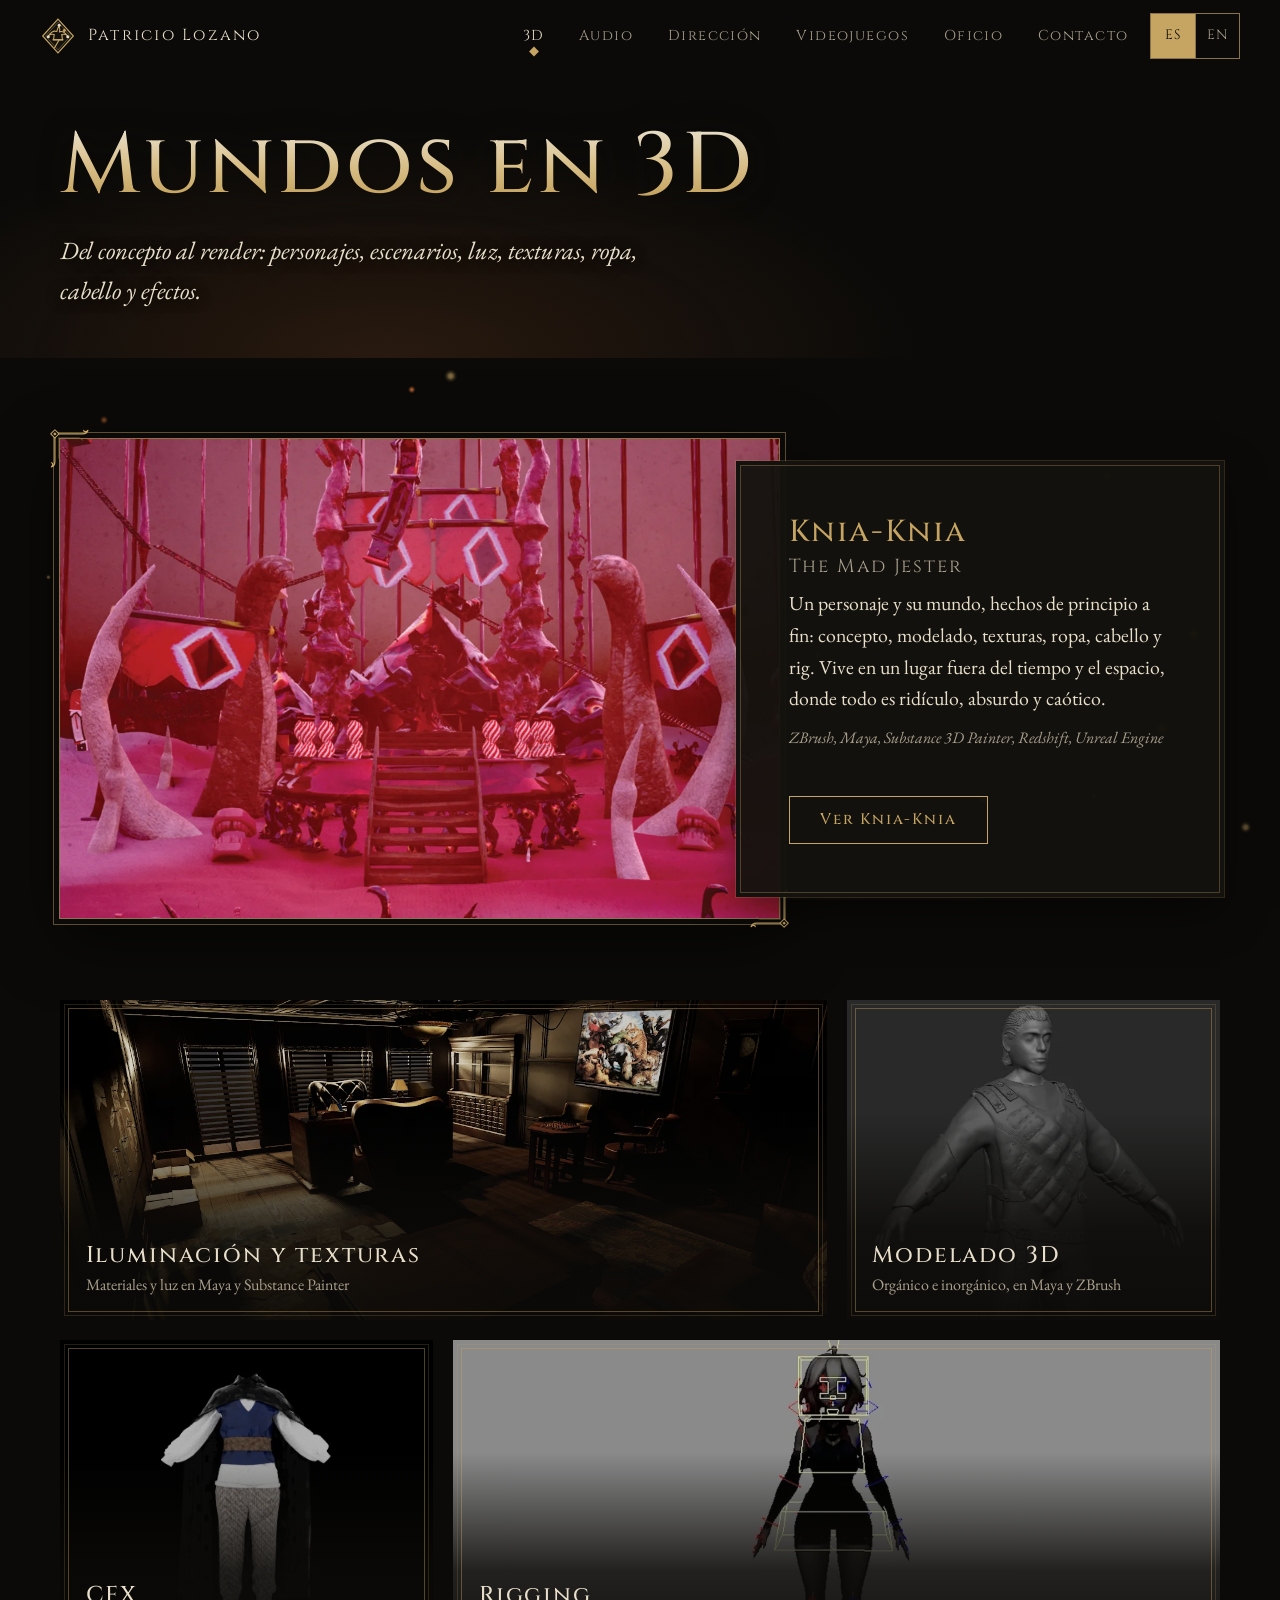
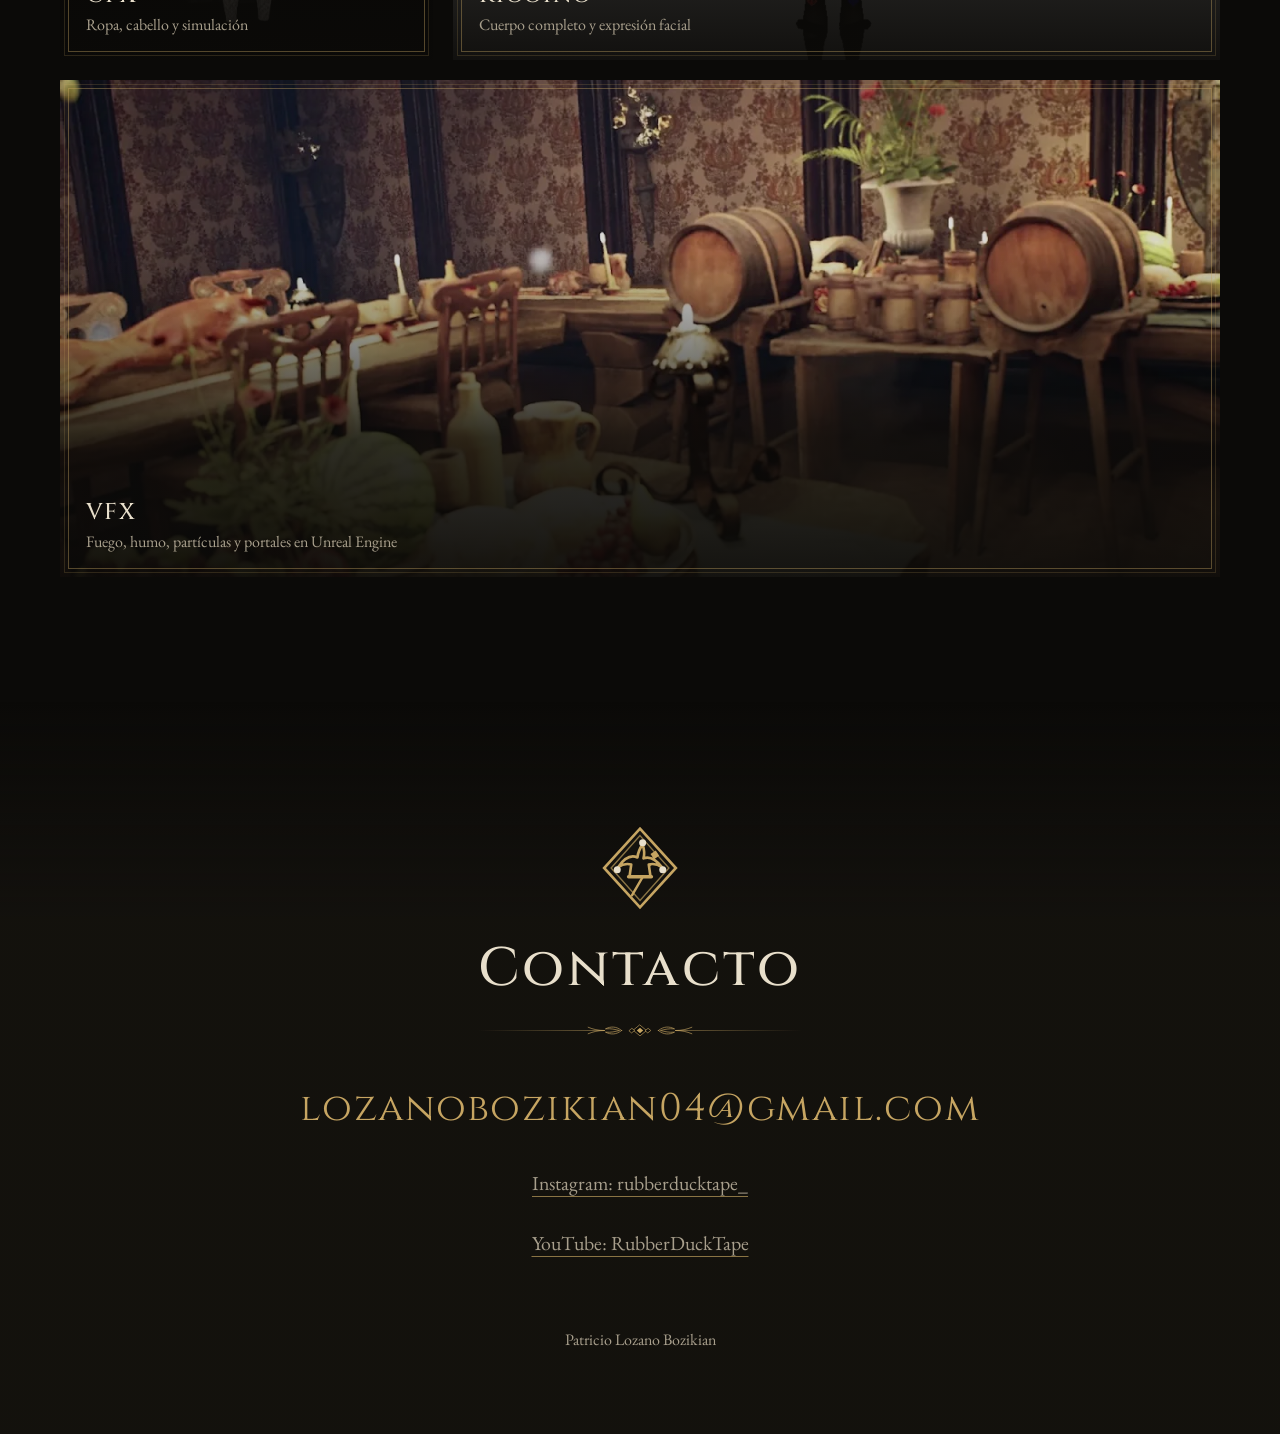
==== commit 448156f4: "link youtube que me falto" ====
--- a/3d/index.html
+++ b/3d/index.html
@@ -78,7 +78,7 @@
     <h2 data-i18n="contact.title">Contacto</h2>
     <a class="footer__mail" href="mailto:lozanobozikian04@gmail.com">lozanobozikian04@gmail.com</a>
     <p><a href="https://www.instagram.com/rubberducktape_/" target="_blank" rel="noopener">Instagram: rubberducktape_</a></p>
-    <p>YouTube: RubberDuckTape</p>
+    <p><a href="https://www.youtube.com/@RubberDuckTape" target="_blank" rel="noopener">YouTube: RubberDuckTape</a></p>
     <p class="footer__legal">Patricio Lozano Bozikian</p>
   </footer>
 
